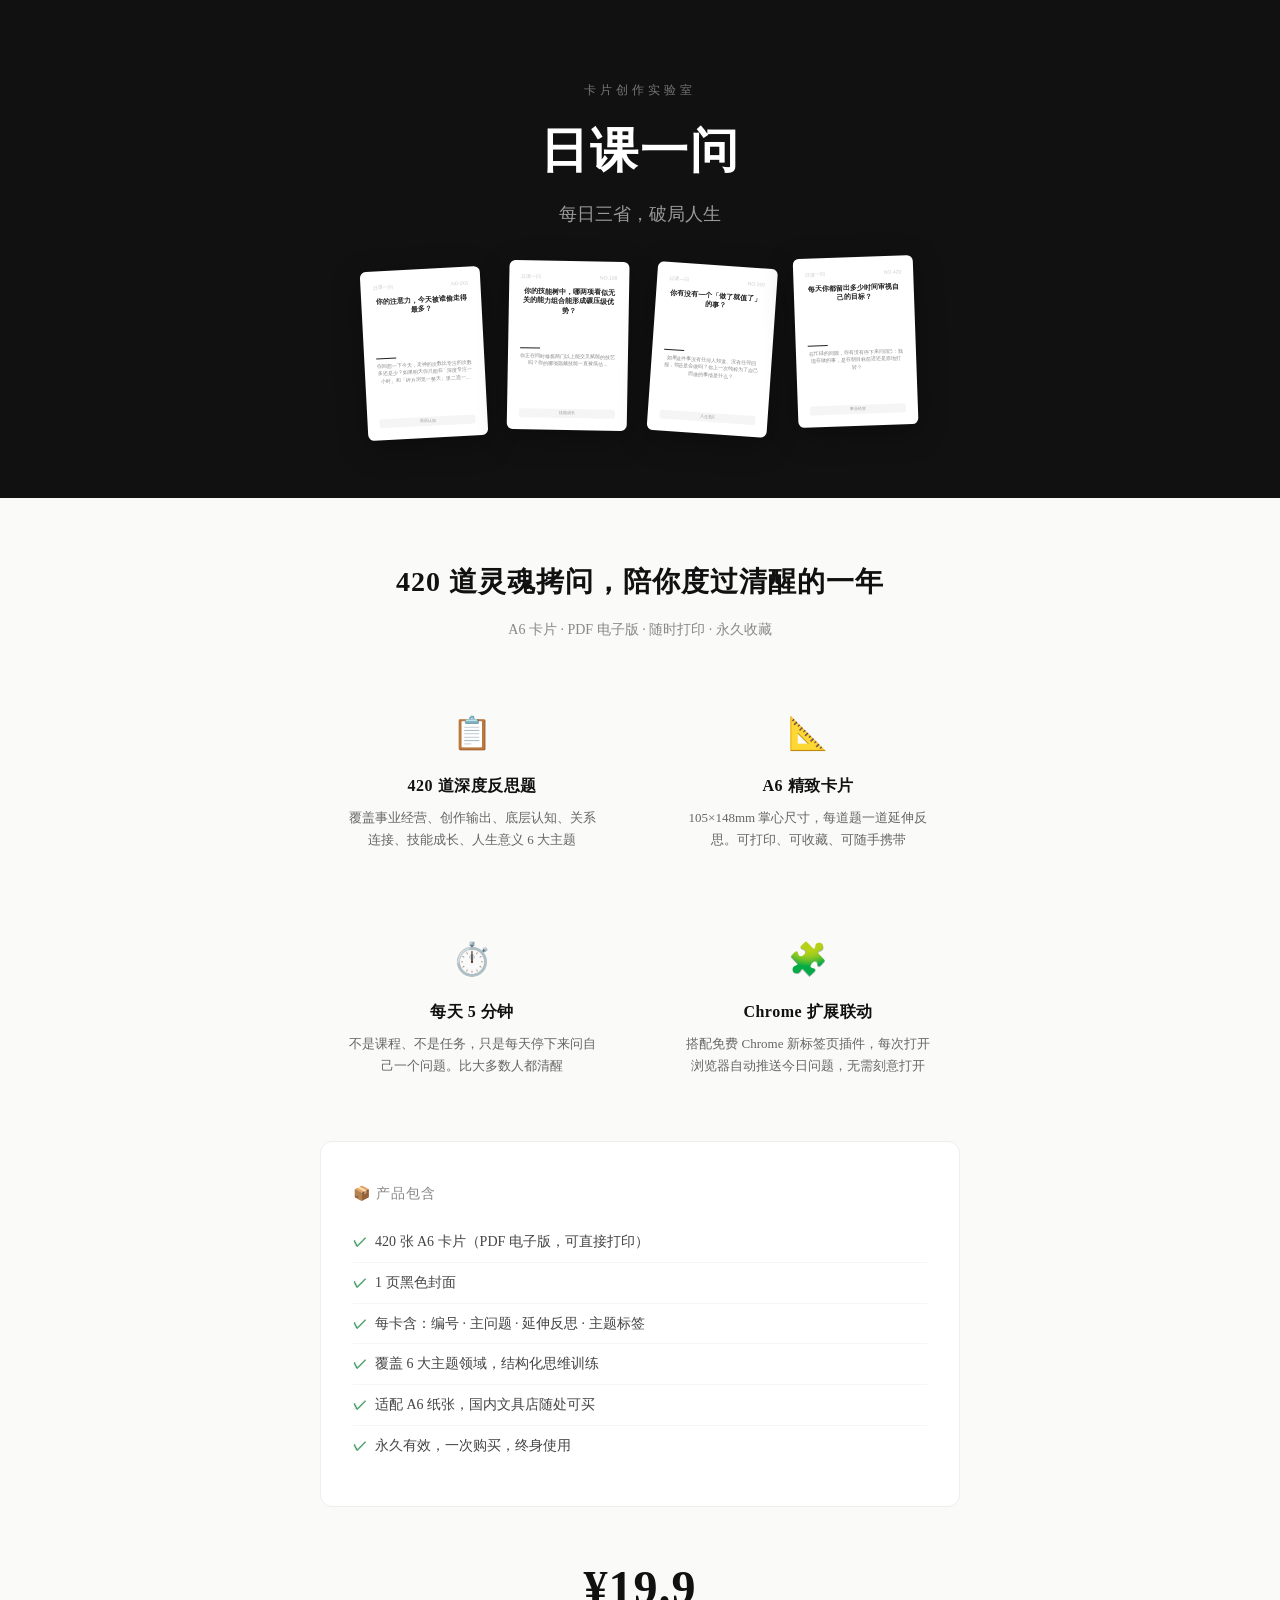
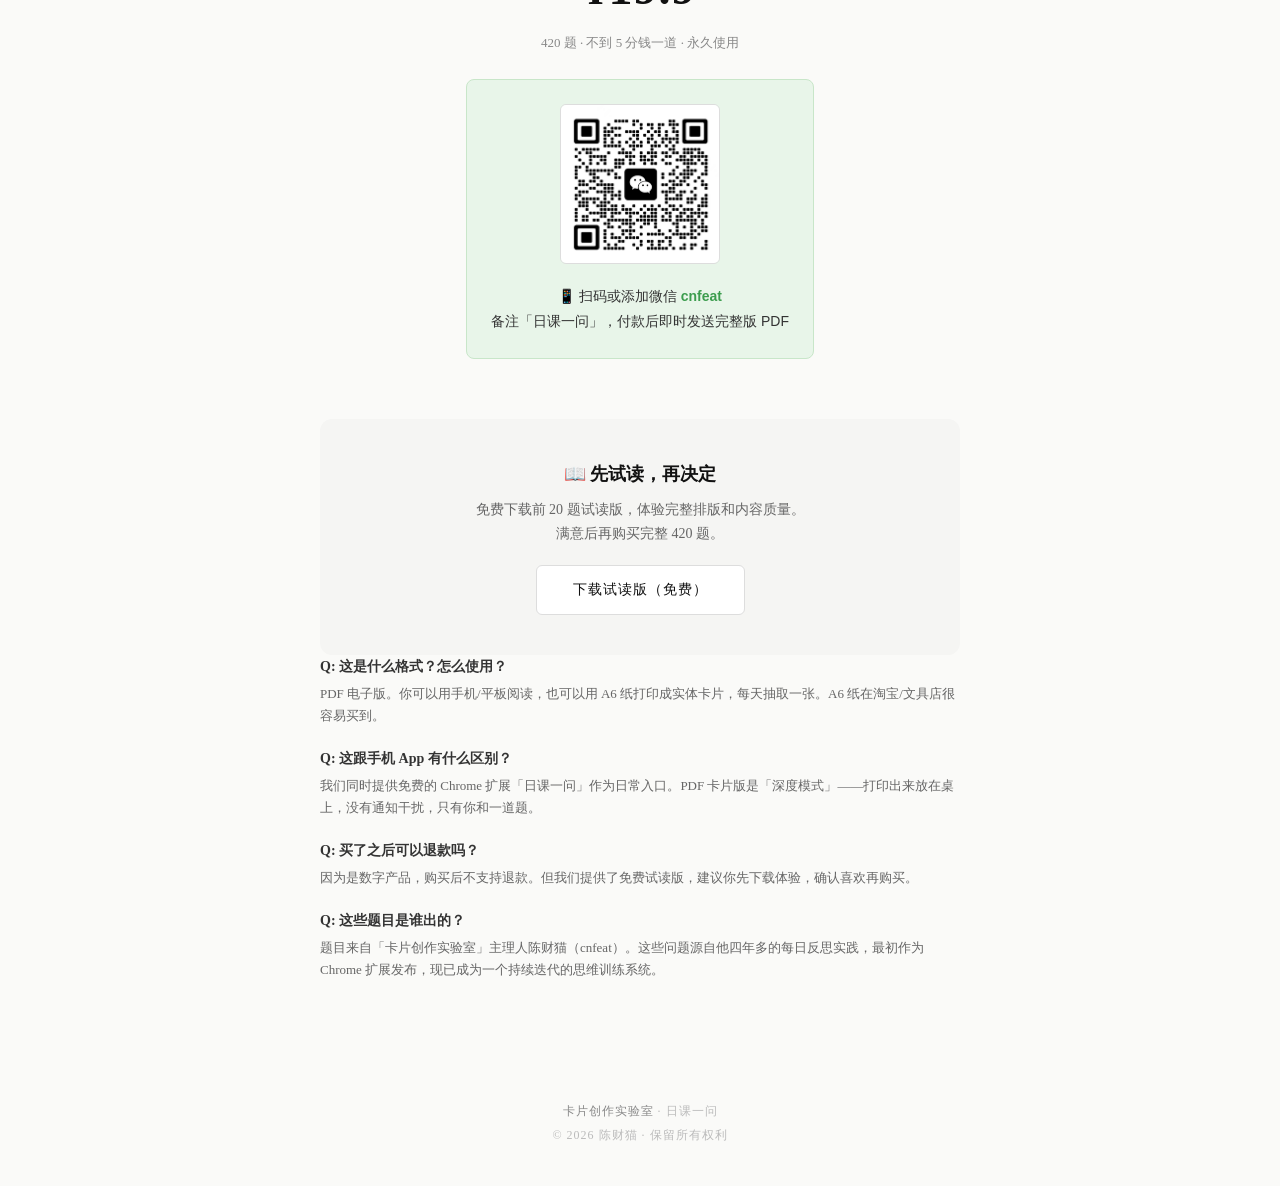
==== landing.html @ 5521c903 "v2.1: 豆瓣绿主题、问题优化、PDF导流、落地页、微信购买" ====
<!DOCTYPE html>
<html lang="zh-CN">
<head>
<meta charset="UTF-8">
<meta name="viewport" content="width=device-width, initial-scale=1.0">
<title>日课一问 · 每日三省，破局人生</title>
<style>
  *, *::before, *::after { box-sizing: border-box; margin: 0; padding: 0; }

  body {
    font-family: "Noto Serif SC", "Songti SC", "STSong", "SimSun", "Source Han Serif SC", Georgia, "Times New Roman", serif;
    background: #fafaf8;
    color: #1a1a1a;
    line-height: 1.7;
    -webkit-font-smoothing: antialiased;
  }

  /* ═══ Hero ═══ */
  .hero {
    background: #111111;
    color: #ffffff;
    padding: 80px 20px 60px;
    text-align: center;
  }
  .hero-brand {
    font-size: 12px;
    letter-spacing: 4px;
    color: #777777;
    text-transform: uppercase;
    margin-bottom: 20px;
    font-family: -apple-system, BlinkMacSystemFont, "Segoe UI", "PingFang SC", "Microsoft YaHei", sans-serif;
  }
  .hero-title {
    font-size: clamp(28px, 6vw, 48px);
    font-weight: 700;
    letter-spacing: 2px;
    margin-bottom: 16px;
    line-height: 1.3;
  }
  .hero-sub {
    font-size: clamp(14px, 2.5vw, 18px);
    color: #999999;
    font-weight: 400;
    margin-bottom: 40px;
  }

  /* ═══ 卡牌模拟 ═══ */
  .card-showcase {
    display: flex;
    justify-content: center;
    gap: 24px;
    flex-wrap: wrap;
    margin-top: 40px;
    perspective: 800px;
  }
  .mock-card {
    width: 120px;
    height: 169px; /* A6 ratio */
    background: #ffffff;
    border-radius: 6px;
    box-shadow: 0 8px 30px rgba(0,0,0,0.3);
    display: flex;
    flex-direction: column;
    padding: 12px;
    font-size: 7px;
    transform: rotate(-3deg);
    transition: transform 0.3s ease;
  }
  .mock-card:nth-child(2) { transform: rotate(1deg) translateY(-8px); }
  .mock-card:nth-child(3) { transform: rotate(4deg) translateY(-4px); }
  .mock-card:nth-child(4) { transform: rotate(-2deg) translateY(-12px); }
  .mock-card:hover { transform: rotate(0deg) translateY(-16px) scale(1.05); }
  .mock-card .mc-header {
    display: flex;
    justify-content: space-between;
    margin-bottom: 6px;
    color: #cccccc;
    font-family: -apple-system, sans-serif;
    font-size: 5px;
  }
  .mock-card .mc-q {
    font-weight: 700;
    color: #222222;
    font-size: 7px;
    line-height: 1.4;
    flex: 1;
    overflow: hidden;
  }
  .mock-card .mc-divider {
    width: 20px;
    height: 1px;
    background: #222222;
    margin: 4px 0;
  }
  .mock-card .mc-ext {
    color: #888888;
    font-size: 5px;
    line-height: 1.5;
    flex: 1;
    overflow: hidden;
  }
  .mock-card .mc-tag {
    font-size: 4px;
    color: #999999;
    background: #f5f5f5;
    display: inline-block;
    padding: 1px 3px;
    border-radius: 2px;
    margin-top: auto;
    font-family: -apple-system, sans-serif;
  }

  /* ═══ 内容区块 ═══ */
  .section {
    max-width: 680px;
    margin: 0 auto;
    padding: 60px 20px;
  }
  .section-title {
    text-align: center;
    font-size: clamp(20px, 4vw, 28px);
    font-weight: 700;
    letter-spacing: 1px;
    margin-bottom: 12px;
    color: #111111;
  }
  .section-sub {
    text-align: center;
    font-size: 14px;
    color: #888888;
    margin-bottom: 40px;
  }

  /* 卖点 */
  .features {
    display: grid;
    grid-template-columns: repeat(auto-fit, minmax(200px, 1fr));
    gap: 32px;
    margin-bottom: 40px;
  }
  .feature {
    text-align: center;
    padding: 24px;
  }
  .feature-icon {
    font-size: 32px;
    margin-bottom: 12px;
  }
  .feature-title {
    font-size: 16px;
    font-weight: 700;
    margin-bottom: 8px;
    color: #111111;
    letter-spacing: 0.5px;
  }
  .feature-desc {
    font-size: 13px;
    color: #666666;
    line-height: 1.7;
  }

  /* ═══ 产品详情 ═══ */
  .product-detail {
    background: #ffffff;
    border: 1px solid #eeeeee;
    border-radius: 12px;
    padding: 40px 32px;
  }
  .product-detail h3 {
    font-size: 14px;
    color: #888888;
    font-weight: 400;
    margin-bottom: 8px;
    letter-spacing: 1px;
    font-family: -apple-system, sans-serif;
  }
  .product-detail .pd-list {
    list-style: none;
    margin-top: 16px;
  }
  .product-detail .pd-list li {
    padding: 8px 0;
    border-bottom: 1px solid #f5f5f5;
    font-size: 14px;
    color: #444444;
    display: flex;
    align-items: center;
    gap: 8px;
  }
  .product-detail .pd-list li:last-child { border-bottom: none; }
  .product-detail .pd-list .check {
    color: #4a9e6b;
    font-weight: 700;
    font-family: -apple-system, sans-serif;
  }

  /* ═══ 价格区 ═══ */
  .pricing {
    text-align: center;
    padding: 40px 0;
  }
  .price-tag {
    font-size: 48px;
    font-weight: 700;
    color: #111111;
    letter-spacing: 1px;
    margin-bottom: 4px;
  }
  .price-note {
    font-size: 13px;
    color: #888888;
    margin-bottom: 24px;
  }
  .buy-info {
    background: #E8F5E9;
    border: 1px solid #C8E6C9;
    border-radius: 8px;
    padding: 24px;
    display: inline-block;
    text-align: center;
  }
  .buy-info .qr-code {
    width: 160px;
    height: 160px;
    border-radius: 6px;
    margin-bottom: 12px;
    border: 1px solid #ddd;
  }
  .buy-info p {
    font-size: 14px;
    color: #333333;
    line-height: 1.8;
    font-family: -apple-system, BlinkMacSystemFont, "Segoe UI", "PingFang SC", "Microsoft YaHei", sans-serif;
  }
  .buy-info strong {
    color: #3C9D4E;
    font-weight: 700;
  }
  .buy-btn { display: none; }
    display: inline-block;
    background: #111111;
    color: #ffffff;
    padding: 14px 48px;
    border-radius: 6px;
    font-size: 16px;
    font-weight: 600;
    text-decoration: none;
    letter-spacing: 1px;
    font-family: -apple-system, BlinkMacSystemFont, "Segoe UI", "PingFang SC", "Microsoft YaHei", sans-serif;
  }

  /* ═══ FAQ ═══ */
  .faq { margin-top: 20px; }
  .faq-item { margin-bottom: 20px; }
  .faq-q {
    font-size: 14px;
    font-weight: 700;
    color: #333333;
    margin-bottom: 4px;
  }
  .faq-a {
    font-size: 13px;
    color: #666666;
    line-height: 1.7;
  }

  /* ═══ 试读CTA ═══ */
  .cta-sample {
    background: #f5f5f3;
    border-radius: 12px;
    padding: 40px 32px;
    text-align: center;
    margin-top: 20px;
  }
  .cta-sample h3 {
    font-size: 18px;
    font-weight: 700;
    margin-bottom: 8px;
    color: #111111;
  }
  .cta-sample p {
    font-size: 14px;
    color: #666666;
    margin-bottom: 20px;
  }
  .cta-sample .sample-btn {
    display: inline-block;
    background: #ffffff;
    color: #111111;
    border: 1px solid #dddddd;
    padding: 12px 36px;
    border-radius: 6px;
    font-size: 14px;
    text-decoration: none;
    letter-spacing: 1px;
    font-family: -apple-system, sans-serif;
    transition: all 0.2s;
  }
  .cta-sample .sample-btn:hover {
    border-color: #111111;
    background: #111111;
    color: #ffffff;
  }

  /* ═══ Footer ═══ */
  .footer {
    text-align: center;
    padding: 40px 20px;
    font-size: 12px;
    color: #bbbbbb;
    letter-spacing: 1px;
  }
  .footer a {
    color: #888888;
    text-decoration: none;
  }
  .footer a:hover { color: #444444; }

  /* ═══ 响应式 ═══ */
  @media (max-width: 480px) {
    .hero { padding: 60px 16px 40px; }
    .section { padding: 40px 16px; }
    .product-detail { padding: 24px 20px; }
    .mock-card { width: 80px; height: 113px; padding: 8px; }
    .mock-card .mc-q { font-size: 5px; }
    .mock-card .mc-ext { font-size: 4px; }
  }
</style>
</head>
<body>

<!-- ═══ Hero ═══ -->
<section class="hero">
  <div class="hero-brand">卡片创作实验室</div>
  <h1 class="hero-title">日课一问</h1>
  <p class="hero-sub">每日三省，破局人生</p>

  <!-- 卡片模拟 -->
  <div class="card-showcase">
    <div class="mock-card">
      <div class="mc-header"><span>日课一问</span><span>NO.001</span></div>
      <div class="mc-q">你的注意力，今天被谁偷走得最多？</div>
      <div class="mc-divider"></div>
      <div class="mc-ext">你回想一下今天，走神的次数比专注的次数多还是少？如果明天你只能在「深度专注一小时」和「碎片浏览一整天」里二选一...</div>
      <div class="mc-tag">底层认知</div>
    </div>
    <div class="mock-card">
      <div class="mc-header"><span>日课一问</span><span>NO.108</span></div>
      <div class="mc-q">你的技能树中，哪两项看似无关的能力组合能形成碾压级优势？</div>
      <div class="mc-divider"></div>
      <div class="mc-ext">你正在同时修炼两门以上能交叉赋能的技艺吗？你的哪项隐藏技能一直被低估...</div>
      <div class="mc-tag">技能成长</div>
    </div>
    <div class="mock-card">
      <div class="mc-header"><span>日课一问</span><span>NO.250</span></div>
      <div class="mc-q">你有没有一个「做了就值了」的事？</div>
      <div class="mc-divider"></div>
      <div class="mc-ext">如果这件事没有任何人知道、没有任何回报，你还是会做吗？你上一次纯粹为了自己而做的事情是什么？</div>
      <div class="mc-tag">人生意义</div>
    </div>
    <div class="mock-card">
      <div class="mc-header"><span>日课一问</span><span>NO.420</span></div>
      <div class="mc-q">每天你都留出多少时间审视自己的目标？</div>
      <div class="mc-divider"></div>
      <div class="mc-ext">在忙碌的间隙，你有没有停下来问自己：我现在做的事，是在朝目标前进还是原地打转？</div>
      <div class="mc-tag">事业经营</div>
    </div>
  </div>
</section>

<!-- ═══ 产品介绍 ═══ -->
<section class="section">
  <h2 class="section-title">420 道灵魂拷问，陪你度过清醒的一年</h2>
  <p class="section-sub">A6 卡片 · PDF 电子版 · 随时打印 · 永久收藏</p>

  <div class="features">
    <div class="feature">
      <div class="feature-icon">📋</div>
      <div class="feature-title">420 道深度反思题</div>
      <div class="feature-desc">覆盖事业经营、创作输出、底层认知、关系连接、技能成长、人生意义 6 大主题</div>
    </div>
    <div class="feature">
      <div class="feature-icon">📐</div>
      <div class="feature-title">A6 精致卡片</div>
      <div class="feature-desc">105×148mm 掌心尺寸，每道题一道延伸反思。可打印、可收藏、可随手携带</div>
    </div>
    <div class="feature">
      <div class="feature-icon">⏱️</div>
      <div class="feature-title">每天 5 分钟</div>
      <div class="feature-desc">不是课程、不是任务，只是每天停下来问自己一个问题。比大多数人都清醒</div>
    </div>
    <div class="feature">
      <div class="feature-icon">🧩</div>
      <div class="feature-title">Chrome 扩展联动</div>
      <div class="feature-desc">搭配免费 Chrome 新标签页插件，每次打开浏览器自动推送今日问题，无需刻意打开</div>
    </div>
  </div>

  <!-- 产品详情 -->
  <div class="product-detail">
    <h3>📦 产品包含</h3>
    <ul class="pd-list">
      <li><span class="check">✓</span> 420 张 A6 卡片（PDF 电子版，可直接打印）</li>
      <li><span class="check">✓</span> 1 页黑色封面</li>
      <li><span class="check">✓</span> 每卡含：编号 · 主问题 · 延伸反思 · 主题标签</li>
      <li><span class="check">✓</span> 覆盖 6 大主题领域，结构化思维训练</li>
      <li><span class="check">✓</span> 适配 A6 纸张，国内文具店随处可买</li>
      <li><span class="check">✓</span> 永久有效，一次购买，终身使用</li>
    </ul>
  </div>

  <!-- 价格 -->
  <div class="pricing">
    <div class="price-tag">¥19.9</div>
    <div class="price-note">420 题 · 不到 5 分钱一道 · 永久使用</div>
    <div class="buy-info">
      <img src="cnfeat 个人微信.png" alt="微信扫码购买" class="qr-code">
      <p>📱 扫码或添加微信 <strong>cnfeat</strong></p>
      <p>备注「日课一问」，付款后即时发送完整版 PDF</p>
    </div>
  </div>

  <!-- 试读CTA -->
  <div class="cta-sample">
    <h3>📖 先试读，再决定</h3>
    <p>免费下载前 20 题试读版，体验完整排版和内容质量。<br>满意后再购买完整 420 题。</p>
    <a class="sample-btn" href="日课一问_试读版.pdf" download>下载试读版（免费）</a>
  </div>

  <!-- FAQ -->
  <div class="faq">
    <div class="faq-item">
      <div class="faq-q">Q: 这是什么格式？怎么使用？</div>
      <div class="faq-a">PDF 电子版。你可以用手机/平板阅读，也可以用 A6 纸打印成实体卡片，每天抽取一张。A6 纸在淘宝/文具店很容易买到。</div>
    </div>
    <div class="faq-item">
      <div class="faq-q">Q: 这跟手机 App 有什么区别？</div>
      <div class="faq-a">我们同时提供免费的 Chrome 扩展「日课一问」作为日常入口。PDF 卡片版是「深度模式」——打印出来放在桌上，没有通知干扰，只有你和一道题。</div>
    </div>
    <div class="faq-item">
      <div class="faq-q">Q: 买了之后可以退款吗？</div>
      <div class="faq-a">因为是数字产品，购买后不支持退款。但我们提供了免费试读版，建议你先下载体验，确认喜欢再购买。</div>
    </div>
    <div class="faq-item">
      <div class="faq-q">Q: 这些题目是谁出的？</div>
      <div class="faq-a">题目来自「卡片创作实验室」主理人陈财猫（cnfeat）。这些问题源自他四年多的每日反思实践，最初作为 Chrome 扩展发布，现已成为一个持续迭代的思维训练系统。</div>
    </div>
  </div>
</section>

<footer class="footer">
  <p><a href="https://www.cnfeat.com">卡片创作实验室</a> · 日课一问</p>
  <p style="margin-top:4px;">© 2026 陈财猫 · 保留所有权利</p>
</footer>

</body>
</html>
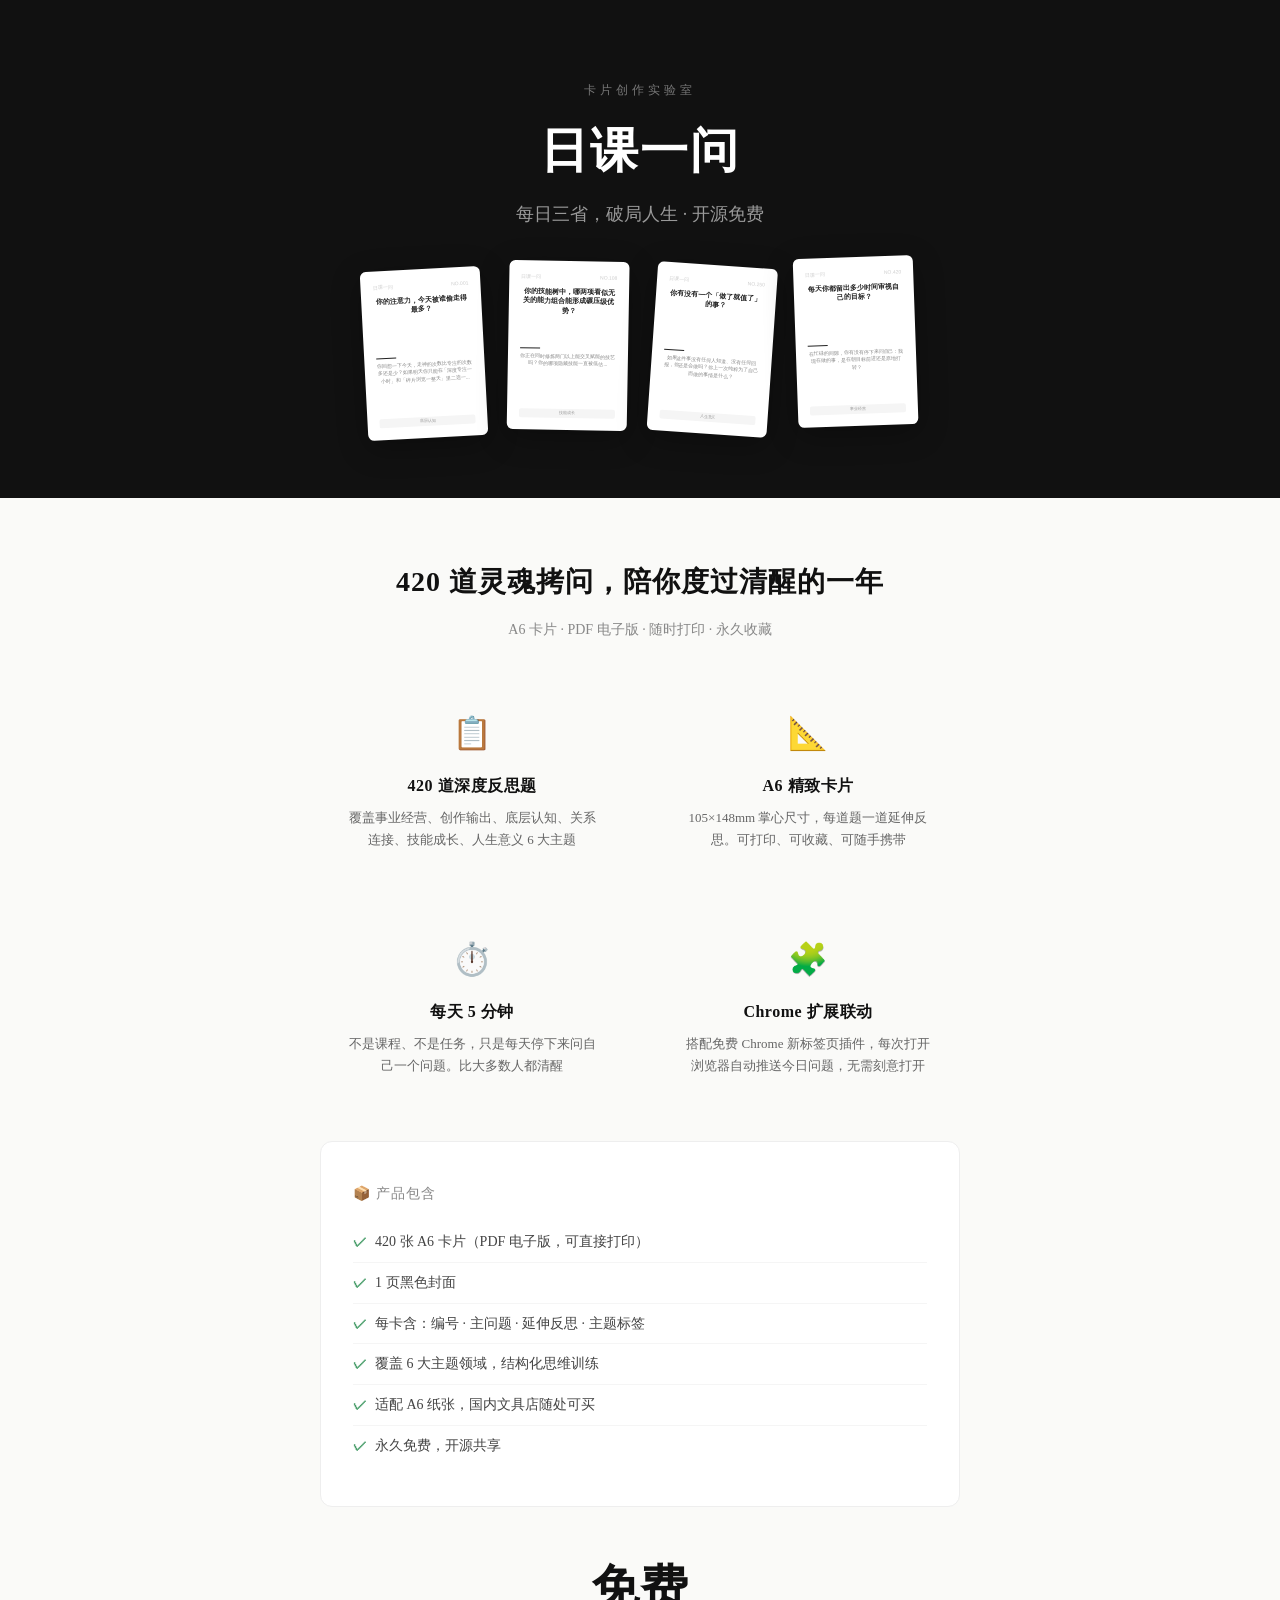
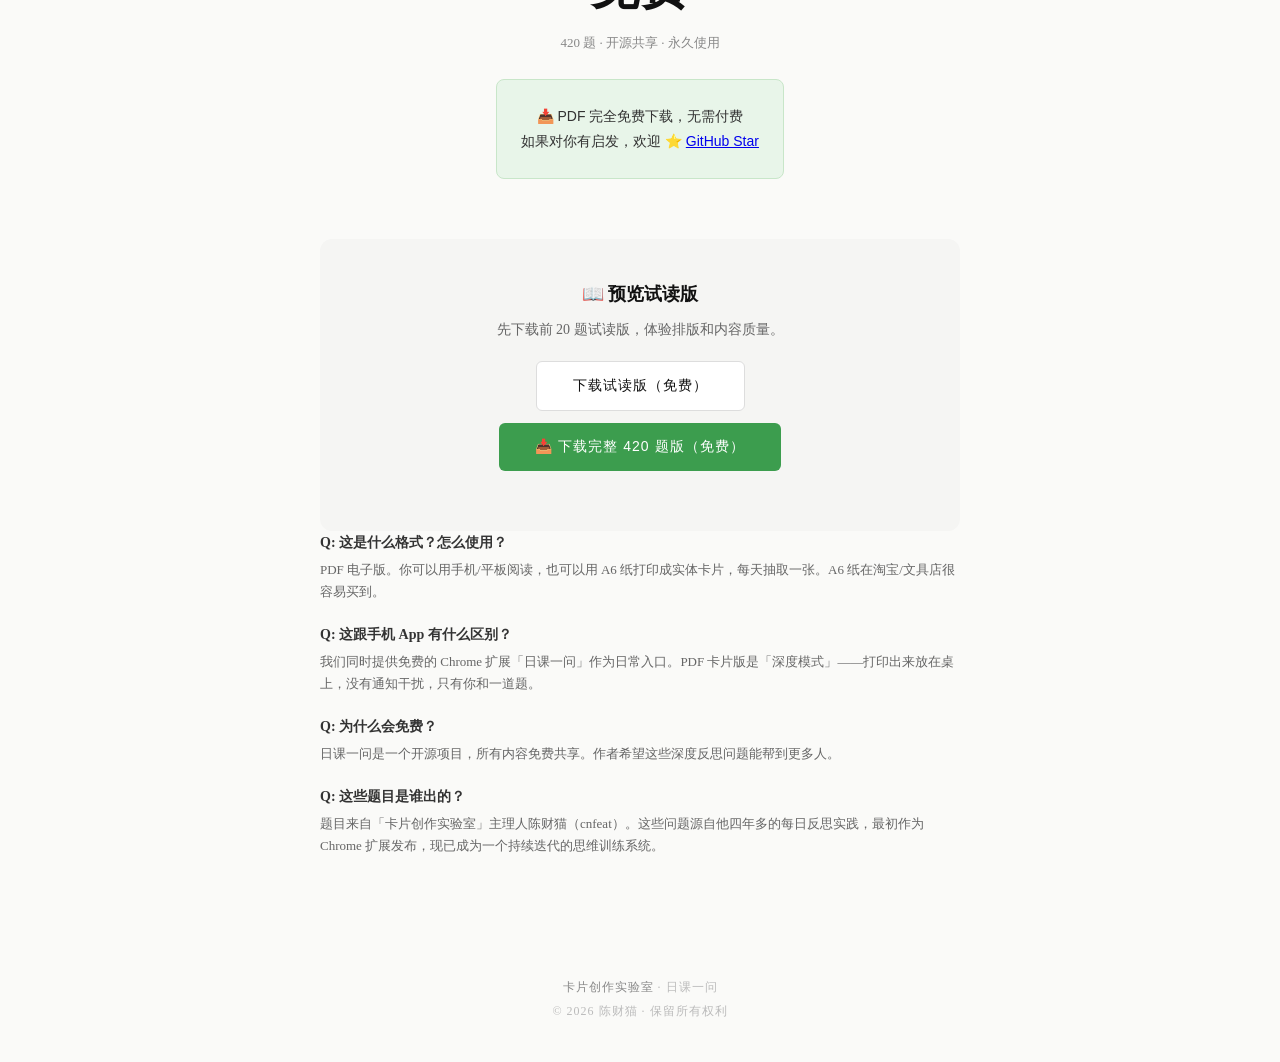
==== commit 8e3cd780: "v2.2: 开源免费 — 移除加密、题库明文、PDF免费下载" ====
--- a/landing.html
+++ b/landing.html
@@ -333,7 +333,7 @@
 <section class="hero">
   <div class="hero-brand">卡片创作实验室</div>
   <h1 class="hero-title">日课一问</h1>
-  <p class="hero-sub">每日三省，破局人生</p>
+  <p class="hero-sub">每日三省，破局人生 · 开源免费</p>
 
   <!-- 卡片模拟 -->
   <div class="card-showcase">
@@ -405,26 +405,26 @@
       <li><span class="check">✓</span> 每卡含：编号 · 主问题 · 延伸反思 · 主题标签</li>
       <li><span class="check">✓</span> 覆盖 6 大主题领域，结构化思维训练</li>
       <li><span class="check">✓</span> 适配 A6 纸张，国内文具店随处可买</li>
-      <li><span class="check">✓</span> 永久有效，一次购买，终身使用</li>
+      <li><span class="check">✓</span> 永久免费，开源共享</li>
     </ul>
   </div>
 
   <!-- 价格 -->
   <div class="pricing">
-    <div class="price-tag">¥19.9</div>
-    <div class="price-note">420 题 · 不到 5 分钱一道 · 永久使用</div>
+    <div class="price-tag">免费</div>
+    <div class="price-note">420 题 · 开源共享 · 永久使用</div>
     <div class="buy-info">
-      <img src="cnfeat 个人微信.png" alt="微信扫码购买" class="qr-code">
-      <p>📱 扫码或添加微信 <strong>cnfeat</strong></p>
-      <p>备注「日课一问」，付款后即时发送完整版 PDF</p>
+      <p>📥 PDF 完全免费下载，无需付费</p>
+      <p>如果对你有启发，欢迎 ⭐ <a href="https://github.com/cnfeat/DailyQuestion" target="_blank">GitHub Star</a></p>
     </div>
   </div>
 
   <!-- 试读CTA -->
   <div class="cta-sample">
-    <h3>📖 先试读，再决定</h3>
-    <p>免费下载前 20 题试读版，体验完整排版和内容质量。<br>满意后再购买完整 420 题。</p>
+    <h3>📖 预览试读版</h3>
+    <p>先下载前 20 题试读版，体验排版和内容质量。</p>
     <a class="sample-btn" href="日课一问_试读版.pdf" download>下载试读版（免费）</a>
+    <p style="margin-top:12px;"><a class="sample-btn" href="日课一问_完整版.pdf" download style="background:#3C9D4E;color:#fff;border:none;">📥 下载完整 420 题版（免费）</a></p>
   </div>
 
   <!-- FAQ -->
@@ -438,8 +438,8 @@
       <div class="faq-a">我们同时提供免费的 Chrome 扩展「日课一问」作为日常入口。PDF 卡片版是「深度模式」——打印出来放在桌上，没有通知干扰，只有你和一道题。</div>
     </div>
     <div class="faq-item">
-      <div class="faq-q">Q: 买了之后可以退款吗？</div>
-      <div class="faq-a">因为是数字产品，购买后不支持退款。但我们提供了免费试读版，建议你先下载体验，确认喜欢再购买。</div>
+      <div class="faq-q">Q: 为什么会免费？</div>
+      <div class="faq-a">日课一问是一个开源项目，所有内容免费共享。作者希望这些深度反思问题能帮到更多人。</div>
     </div>
     <div class="faq-item">
       <div class="faq-q">Q: 这些题目是谁出的？</div>
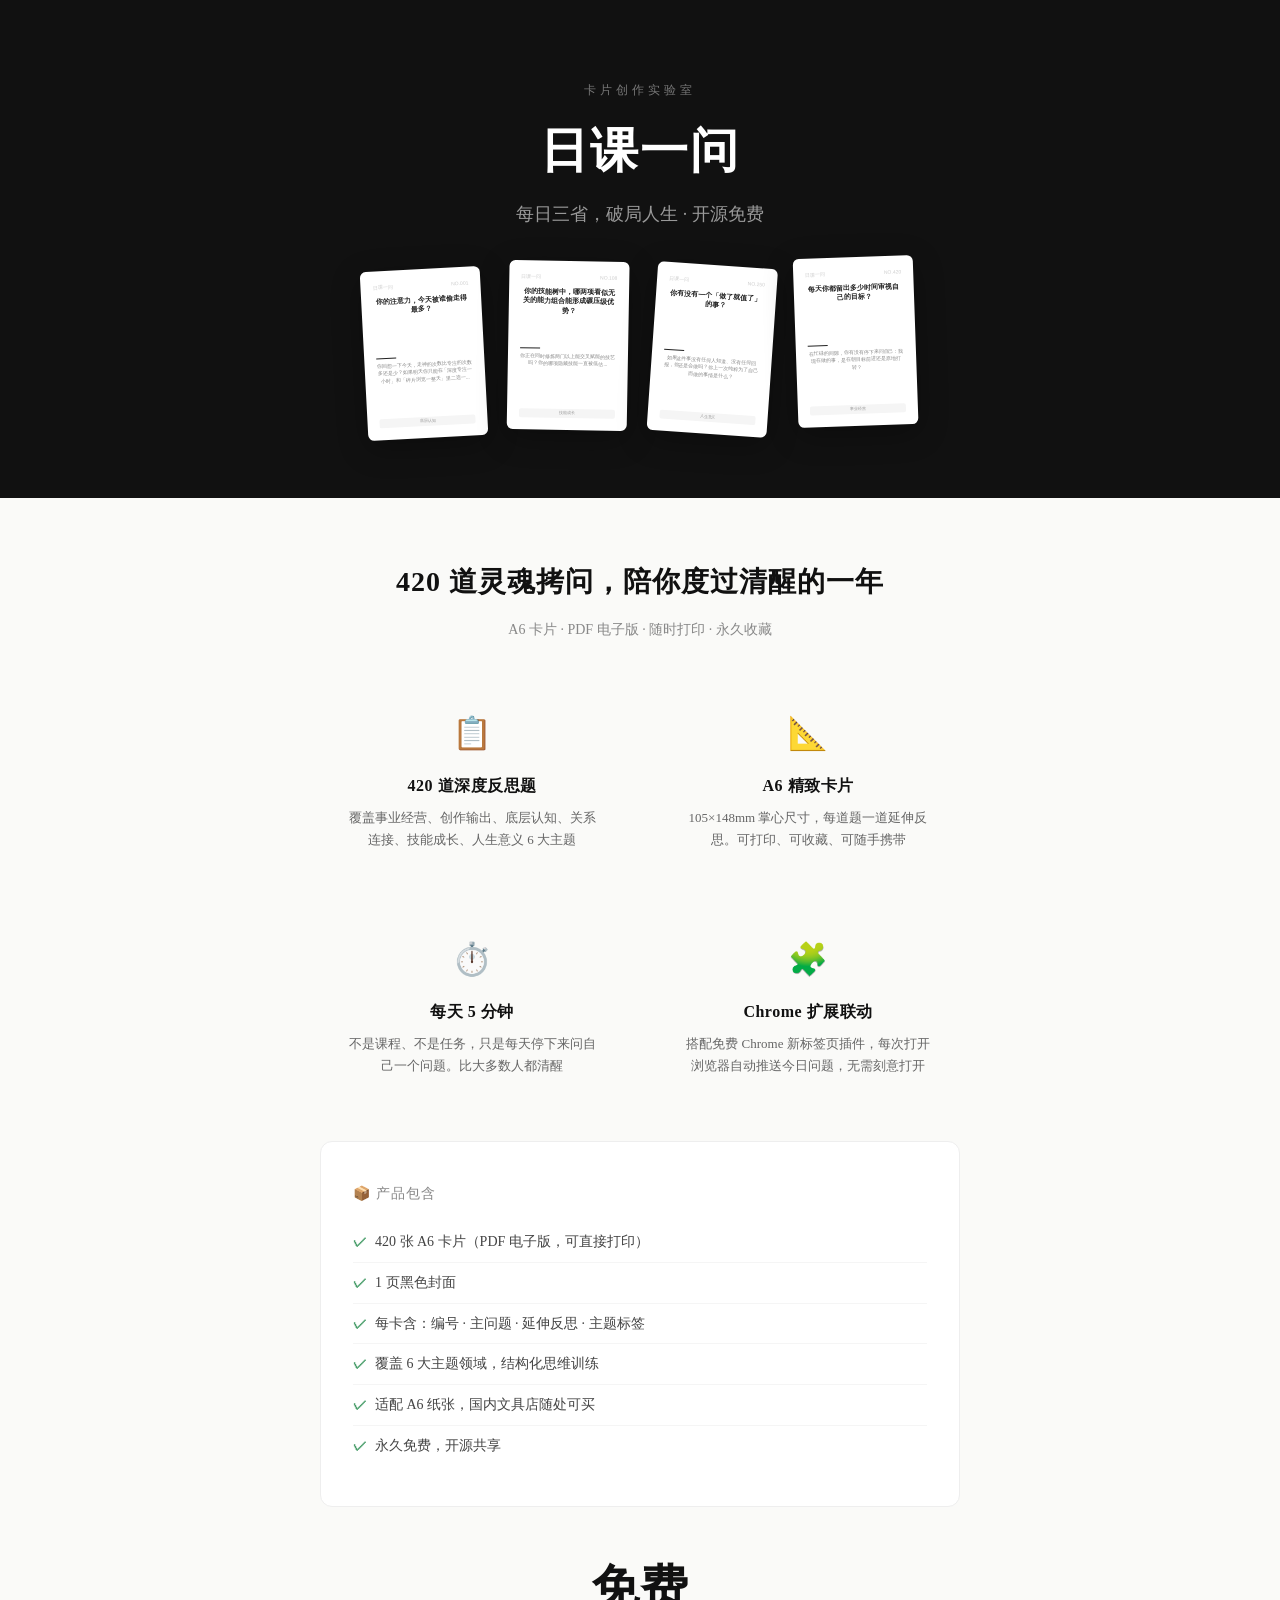
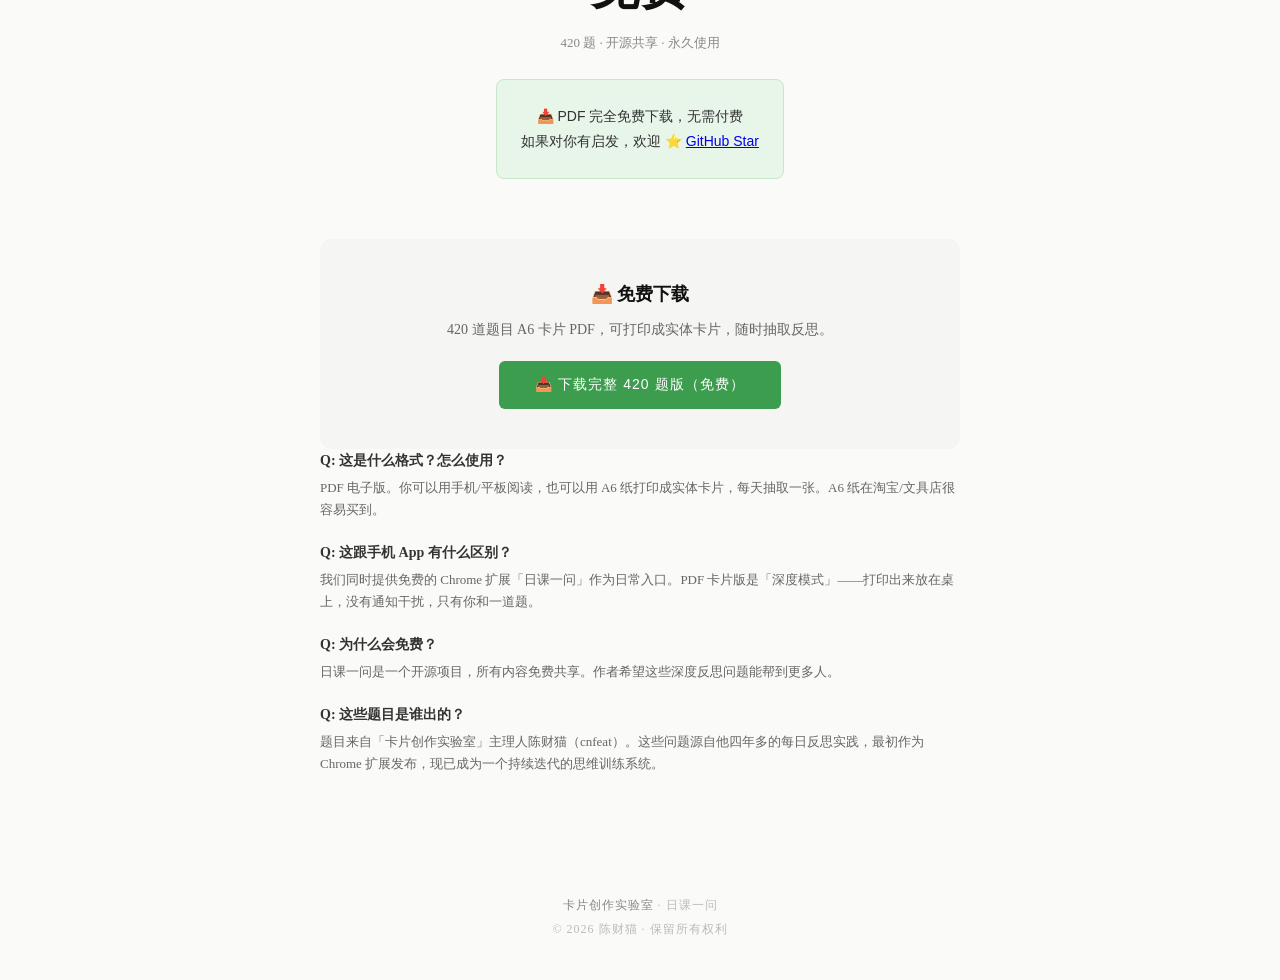
==== commit 18551fb7: "chore: 项目目录整理 🗑 删除: html2canvas.min.js, 打赏二维码.png, cnfeat个人微信.png, 测试题库.json 📁 data/: 题库模板集中 (questi" ====
--- a/landing.html
+++ b/landing.html
@@ -419,12 +419,11 @@
     </div>
   </div>
 
-  <!-- 试读CTA -->
+  <!-- 下载CTA -->
   <div class="cta-sample">
-    <h3>📖 预览试读版</h3>
-    <p>先下载前 20 题试读版，体验排版和内容质量。</p>
-    <a class="sample-btn" href="日课一问_试读版.pdf" download>下载试读版（免费）</a>
-    <p style="margin-top:12px;"><a class="sample-btn" href="日课一问_完整版.pdf" download style="background:#3C9D4E;color:#fff;border:none;">📥 下载完整 420 题版（免费）</a></p>
+    <h3>📥 免费下载</h3>
+    <p>420 道题目 A6 卡片 PDF，可打印成实体卡片，随时抽取反思。</p>
+    <a class="sample-btn" href="downloads/日课一问_完整版.pdf" download style="background:#3C9D4E;color:#fff;border:none;">📥 下载完整 420 题版（免费）</a>
   </div>
 
   <!-- FAQ -->
